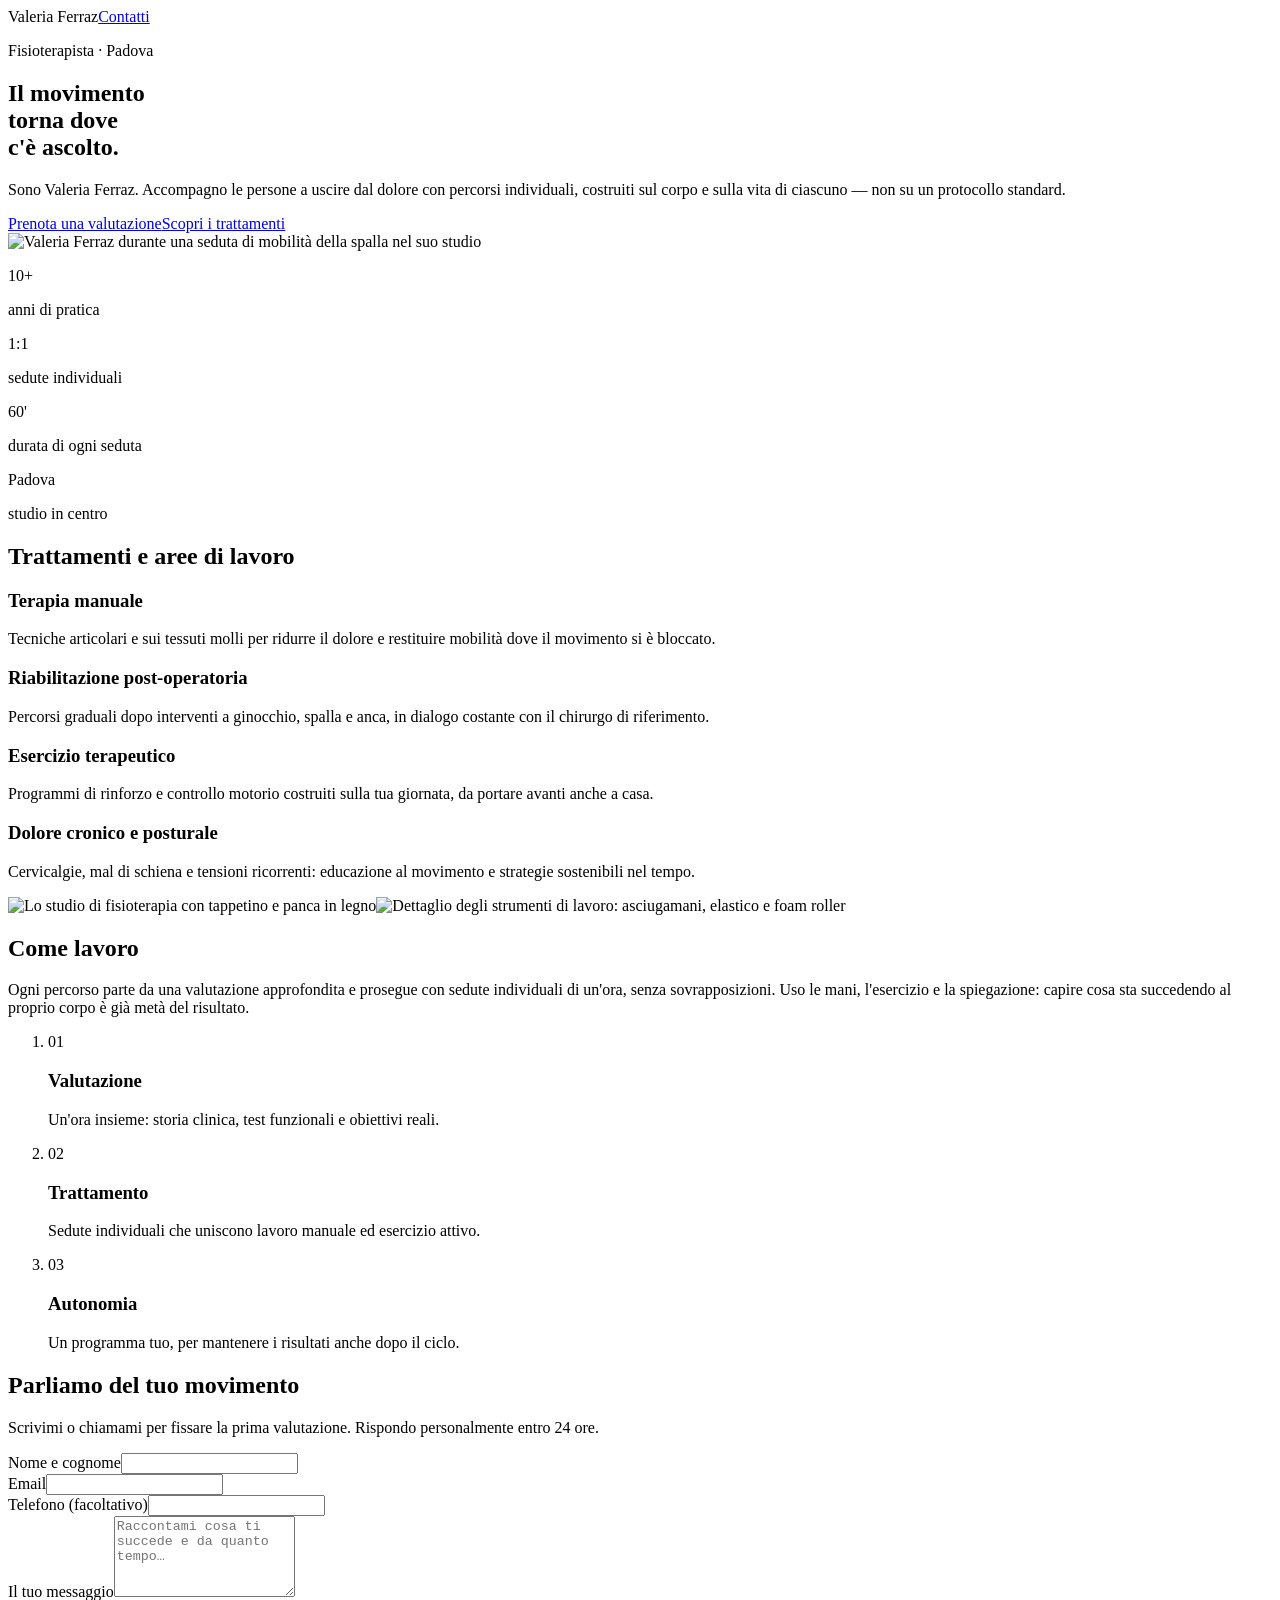
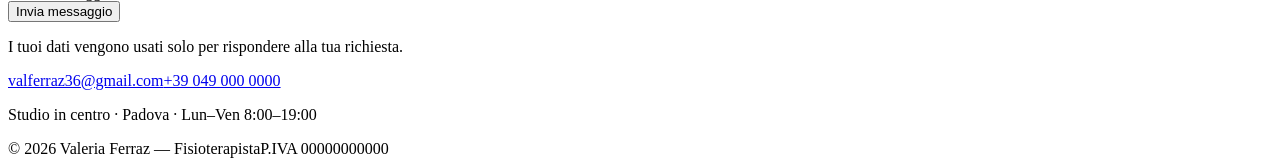
==== index.html @ 60006325 "Add files via upload" ====
<!DOCTYPE html><html lang="en"><head><meta charSet="utf-8"/><meta name="viewport" content="width=device-width, initial-scale=1"/><link rel="preload" as="image" href="/assets/hero-BYAIguYc.jpg"/><link rel="stylesheet" href="https://fonts.googleapis.com/css2?family=Outfit:wght@300;400;500;600&amp;family=Figtree:wght@300;400;500&amp;display=swap" data-precedence="default"/><link rel="stylesheet" href="/assets/styles-D2QfQTDm.css" data-precedence="default"/><title>Valeria Ferraz — Fisioterapista a Padova</title><meta name="author" content="Lovable"/><meta name="twitter:site" content="@Lovable"/><meta name="description" content="Fisioterapia su misura a Padova: terapia manuale, riabilitazione post-operatoria ed esercizio terapeutico. Percorsi personalizzati con Valeria Ferraz."/><meta property="og:title" content="Valeria Ferraz — Fisioterapista a Padova"/><meta property="og:description" content="Terapia manuale, riabilitazione ed esercizio terapeutico a Padova. Percorsi personalizzati per tornare a muoverti senza dolore."/><meta property="og:type" content="website"/><meta name="twitter:card" content="summary_large_image"/><link rel="modulepreload" href="/assets/index-ByOYbjfC.js"/><link rel="modulepreload" href="/assets/routes-DEIlCdTZ.js"/><link rel="preconnect" href="https://fonts.googleapis.com"/><link rel="preconnect" href="https://fonts.gstatic.com" crossorigin="anonymous"/><link rel="icon" href="/favicon.ico" type="image/x-icon"/></head><body><!--$--><div class="min-h-screen bg-background text-foreground"><header class="mx-auto flex max-w-6xl items-center justify-between px-6 py-6"><span class="font-display text-sm tracking-[0.28em] uppercase text-muted-foreground">Valeria Ferraz</span><a href="#contatti" class="rounded-full border border-border px-4 py-2 text-xs tracking-wide uppercase transition-colors hover:bg-secondary">Contatti</a></header><main><section class="mx-auto grid max-w-6xl gap-10 px-6 pt-6 pb-20 md:grid-cols-[1.05fr_1fr] md:items-center md:gap-16 md:pt-16"><div><p class="font-display text-xs tracking-[0.3em] uppercase text-muted-foreground">Fisioterapista · Padova</p><h1 class="mt-6 font-display text-4xl leading-[1.05] font-light sm:text-5xl md:text-6xl">Il movimento<br/>torna dove<br/><span class="text-primary">c&#x27;è ascolto.</span></h1><p class="mt-6 max-w-md text-base leading-relaxed text-muted-foreground">Sono Valeria Ferraz. Accompagno le persone a uscire dal dolore con percorsi individuali, costruiti sul corpo e sulla vita di ciascuno — non su un protocollo standard.</p><div class="mt-8 flex flex-wrap items-center gap-4"><a href="#contatti" class="rounded-full bg-primary px-6 py-3 text-sm font-medium text-primary-foreground transition-opacity hover:opacity-90">Prenota una valutazione</a><a href="#servizi" class="text-sm text-muted-foreground underline-offset-4 hover:underline">Scopri i trattamenti</a></div></div><div class="relative"><div class="overflow-hidden rounded-[2rem]" style="box-shadow:var(--shadow-soft)"><img src="/assets/hero-BYAIguYc.jpg" alt="Valeria Ferraz durante una seduta di mobilità della spalla nel suo studio" width="1408" height="1600" class="h-full w-full object-cover"/></div></div></section><section class="border-y border-border bg-card"><div class="mx-auto grid max-w-6xl grid-cols-2 gap-8 px-6 py-12 md:grid-cols-4"><div><p class="font-display text-2xl font-light md:text-3xl">10+</p><p class="mt-1 text-sm text-muted-foreground">anni di pratica</p></div><div><p class="font-display text-2xl font-light md:text-3xl">1:1</p><p class="mt-1 text-sm text-muted-foreground">sedute individuali</p></div><div><p class="font-display text-2xl font-light md:text-3xl">60&#x27;</p><p class="mt-1 text-sm text-muted-foreground">durata di ogni seduta</p></div><div><p class="font-display text-2xl font-light md:text-3xl">Padova</p><p class="mt-1 text-sm text-muted-foreground">studio in centro</p></div></div></section><section id="servizi" class="mx-auto max-w-6xl px-6 py-20 md:py-28"><h2 class="max-w-lg font-display text-3xl font-light md:text-4xl">Trattamenti e aree di lavoro</h2><div class="mt-12 grid gap-px overflow-hidden rounded-2xl border border-border bg-border sm:grid-cols-2"><article class="bg-background p-8"><h3 class="font-display text-xl font-medium">Terapia manuale</h3><p class="mt-3 text-sm leading-relaxed text-muted-foreground">Tecniche articolari e sui tessuti molli per ridurre il dolore e restituire mobilità dove il movimento si è bloccato.</p></article><article class="bg-background p-8"><h3 class="font-display text-xl font-medium">Riabilitazione post-operatoria</h3><p class="mt-3 text-sm leading-relaxed text-muted-foreground">Percorsi graduali dopo interventi a ginocchio, spalla e anca, in dialogo costante con il chirurgo di riferimento.</p></article><article class="bg-background p-8"><h3 class="font-display text-xl font-medium">Esercizio terapeutico</h3><p class="mt-3 text-sm leading-relaxed text-muted-foreground">Programmi di rinforzo e controllo motorio costruiti sulla tua giornata, da portare avanti anche a casa.</p></article><article class="bg-background p-8"><h3 class="font-display text-xl font-medium">Dolore cronico e posturale</h3><p class="mt-3 text-sm leading-relaxed text-muted-foreground">Cervicalgie, mal di schiena e tensioni ricorrenti: educazione al movimento e strategie sostenibili nel tempo.</p></article></div></section><section class="bg-card"><div class="mx-auto grid max-w-6xl gap-12 px-6 py-20 md:grid-cols-2 md:items-center md:py-28"><div class="grid grid-cols-2 gap-4"><img src="/assets/studio-Bc1jbIKf.jpg" alt="Lo studio di fisioterapia con tappetino e panca in legno" width="1200" height="900" loading="lazy" class="col-span-2 h-56 w-full rounded-2xl object-cover md:h-64"/><img src="/assets/manual-brHzdR5Q.jpg" alt="Dettaglio degli strumenti di lavoro: asciugamani, elastico e foam roller" width="1200" height="900" loading="lazy" class="col-span-2 h-40 w-full rounded-2xl object-cover"/></div><div><h2 class="font-display text-3xl font-light md:text-4xl">Come lavoro</h2><p class="mt-5 text-base leading-relaxed text-muted-foreground">Ogni percorso parte da una valutazione approfondita e prosegue con sedute individuali di un&#x27;ora, senza sovrapposizioni. Uso le mani, l&#x27;esercizio e la spiegazione: capire cosa sta succedendo al proprio corpo è già metà del risultato.</p><ol class="mt-10 space-y-6"><li class="flex gap-5"><span class="font-display text-sm text-clay">01</span><div><h3 class="font-display text-lg font-medium">Valutazione</h3><p class="mt-1 text-sm text-muted-foreground">Un&#x27;ora insieme: storia clinica, test funzionali e obiettivi reali.</p></div></li><li class="flex gap-5"><span class="font-display text-sm text-clay">02</span><div><h3 class="font-display text-lg font-medium">Trattamento</h3><p class="mt-1 text-sm text-muted-foreground">Sedute individuali che uniscono lavoro manuale ed esercizio attivo.</p></div></li><li class="flex gap-5"><span class="font-display text-sm text-clay">03</span><div><h3 class="font-display text-lg font-medium">Autonomia</h3><p class="mt-1 text-sm text-muted-foreground">Un programma tuo, per mantenere i risultati anche dopo il ciclo.</p></div></li></ol></div></div></section><section id="contatti" class="mx-auto max-w-6xl px-6 py-20 md:py-28"><div class="rounded-[2rem] px-8 py-14 text-center md:px-16" style="background:var(--gradient-warm)"><h2 class="font-display text-3xl font-light md:text-4xl">Parliamo del tuo movimento</h2><p class="mx-auto mt-4 max-w-md text-sm leading-relaxed text-muted-foreground">Scrivimi o chiamami per fissare la prima valutazione. Rispondo personalmente entro 24 ore.</p><div class="mx-auto mt-10 max-w-2xl"><form noValidate="" class="rounded-2xl border border-border bg-background p-6 text-left sm:p-8"><div class="grid gap-5 sm:grid-cols-2"><div><label for="name" class="text-sm font-medium">Nome e cognome</label><input id="name" type="text" autoComplete="name" class="mt-2 w-full rounded-lg border border-border bg-background px-4 py-3 text-sm outline-none transition-colors placeholder:text-muted-foreground/70 focus:border-primary/50 focus:ring-2 focus:ring-ring/40" name="name"/></div><div><label for="email" class="text-sm font-medium">Email</label><input id="email" type="email" autoComplete="email" class="mt-2 w-full rounded-lg border border-border bg-background px-4 py-3 text-sm outline-none transition-colors placeholder:text-muted-foreground/70 focus:border-primary/50 focus:ring-2 focus:ring-ring/40" name="email"/></div></div><div class="mt-5"><label for="phone" class="text-sm font-medium">Telefono <span class="text-muted-foreground">(facoltativo)</span></label><input id="phone" type="tel" autoComplete="tel" class="mt-2 w-full rounded-lg border border-border bg-background px-4 py-3 text-sm outline-none transition-colors placeholder:text-muted-foreground/70 focus:border-primary/50 focus:ring-2 focus:ring-ring/40" name="phone"/></div><div class="mt-5"><label for="message" class="text-sm font-medium">Il tuo messaggio</label><textarea id="message" rows="5" placeholder="Raccontami cosa ti succede e da quanto tempo…" class="mt-2 w-full rounded-lg border border-border bg-background px-4 py-3 text-sm outline-none transition-colors placeholder:text-muted-foreground/70 focus:border-primary/50 focus:ring-2 focus:ring-ring/40 resize-y" name="message"></textarea></div><button type="submit" class="mt-7 w-full rounded-full bg-primary px-6 py-3 text-sm font-medium text-primary-foreground transition-opacity hover:opacity-90 disabled:opacity-60">Invia messaggio</button><p class="mt-3 text-center text-xs text-muted-foreground">I tuoi dati vengono usati solo per rispondere alla tua richiesta.</p></form></div><div class="mt-8 flex flex-wrap justify-center gap-3"><a href="mailto:valferraz36@gmail.com" class="rounded-full border border-primary/30 px-6 py-3 text-sm font-medium transition-colors hover:bg-background">valferraz36@gmail.com</a><a href="tel:+390490000000" class="rounded-full border border-primary/30 px-6 py-3 text-sm font-medium transition-colors hover:bg-background">+39 049 000 0000</a></div><p class="mt-8 text-xs tracking-[0.2em] uppercase text-muted-foreground">Studio in centro · Padova · Lun–Ven 8:00–19:00</p></div></section></main><footer class="border-t border-border"><div class="mx-auto flex max-w-6xl flex-col gap-2 px-6 py-8 text-xs text-muted-foreground sm:flex-row sm:items-center sm:justify-between"><span>© <!-- -->2026<!-- --> Valeria Ferraz — Fisioterapista</span><span>P.IVA 00000000000</span></div></footer></div><script>(function(a,f){let l;try{l=JSON.parse(sessionStorage.getItem(a)||"{}")}catch{return}const n=l?.[f||history.state?.__TSR_key];let c=!1;for(const t in n){const e=n[t],o=e?.scrollX,s=e?.scrollY;if(Number.isFinite(o)&&Number.isFinite(s)){if(t==="window")scrollTo(o,s),c=!0;else if(t)try{const r=document.querySelector(t);r&&(r.scrollLeft=o,r.scrollTop=s)}catch{}}}if(c)return;const i=location.hash.slice(1);if(i){const t=history.state?.__hashScrollIntoViewOptions??!0;if(t){const e=document.getElementById(i);e&&e.scrollIntoView(t)}return}scrollTo(0,0)})("tsr-scroll-restoration-v1_3");document.currentScript.remove()</script><!--/$--><section aria-label="Notifications alt+T" tabindex="-1" aria-live="polite" aria-relevant="additions text" aria-atomic="false"></section><script class="$tsr" id="$tsr-stream-barrier">(self.$R=self.$R||{})["tsr"]=[];self.$_TSR={h(){this.hydrated=!0,this.c()},e(){this.streamEnded=!0,this.c()},c(){this.hydrated&&this.streamEnded&&(delete self.$_TSR,delete self.$R.tsr)},p(e){this.initialized?e():this.buffer.push(e)},buffer:[]};$_TSR.router=($R=>$R[0]={manifest:$R[1]={routes:$R[2]={__root__:$R[3]={preloads:$R[4]=["/assets/index-ByOYbjfC.js"],scripts:$R[5]=[$R[6]={attrs:$R[7]={type:"module",async:!0,src:"/assets/index-ByOYbjfC.js"}}]},"/":$R[8]={preloads:$R[9]=["/assets/routes-DEIlCdTZ.js"]}}},matches:$R[10]=[$R[11]={i:"__root__ ",u:1787571572394,s:"success",ssr:!0},$R[12]={i:"  ",u:1787571572404,s:"success",ssr:!0}],lastMatchId:"  "})($R["tsr"]);$_TSR.e();document.currentScript.remove()</script><script type="module" async="" src="/assets/index-ByOYbjfC.js"></script></body></html>
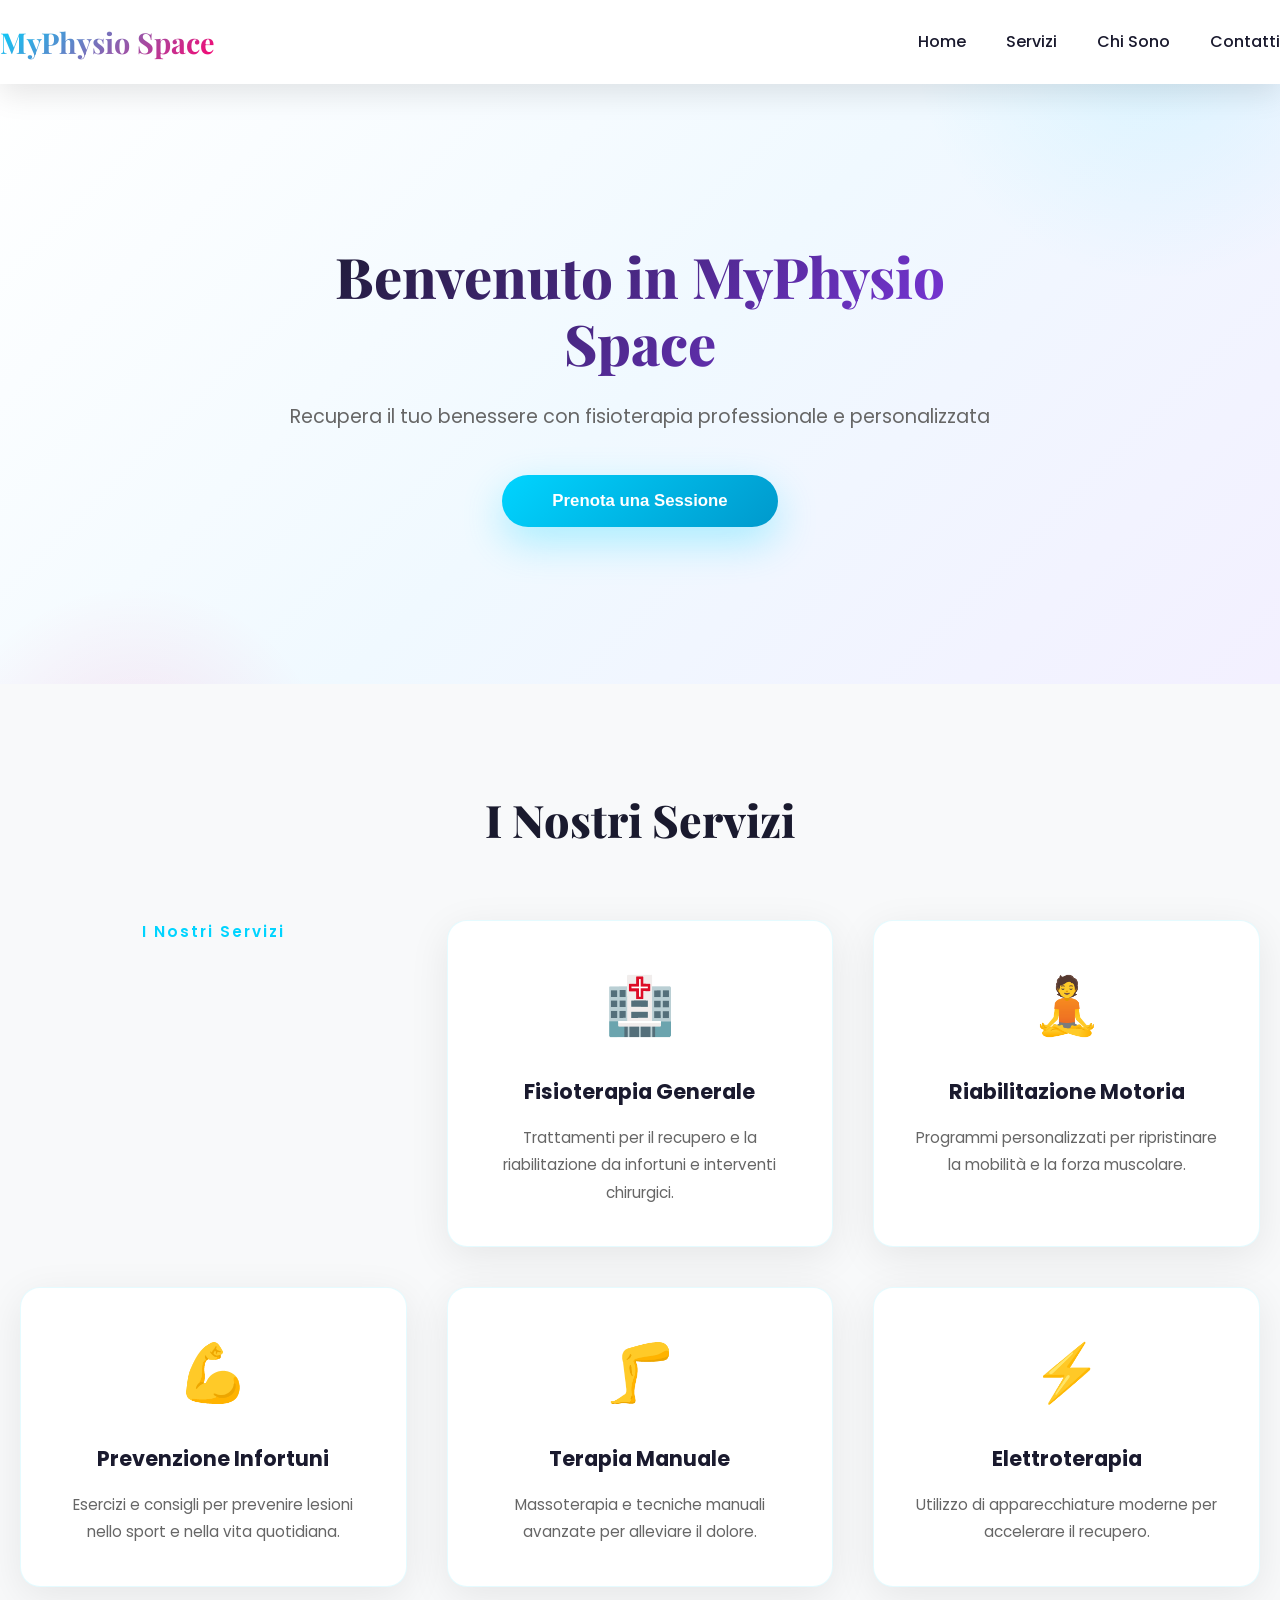
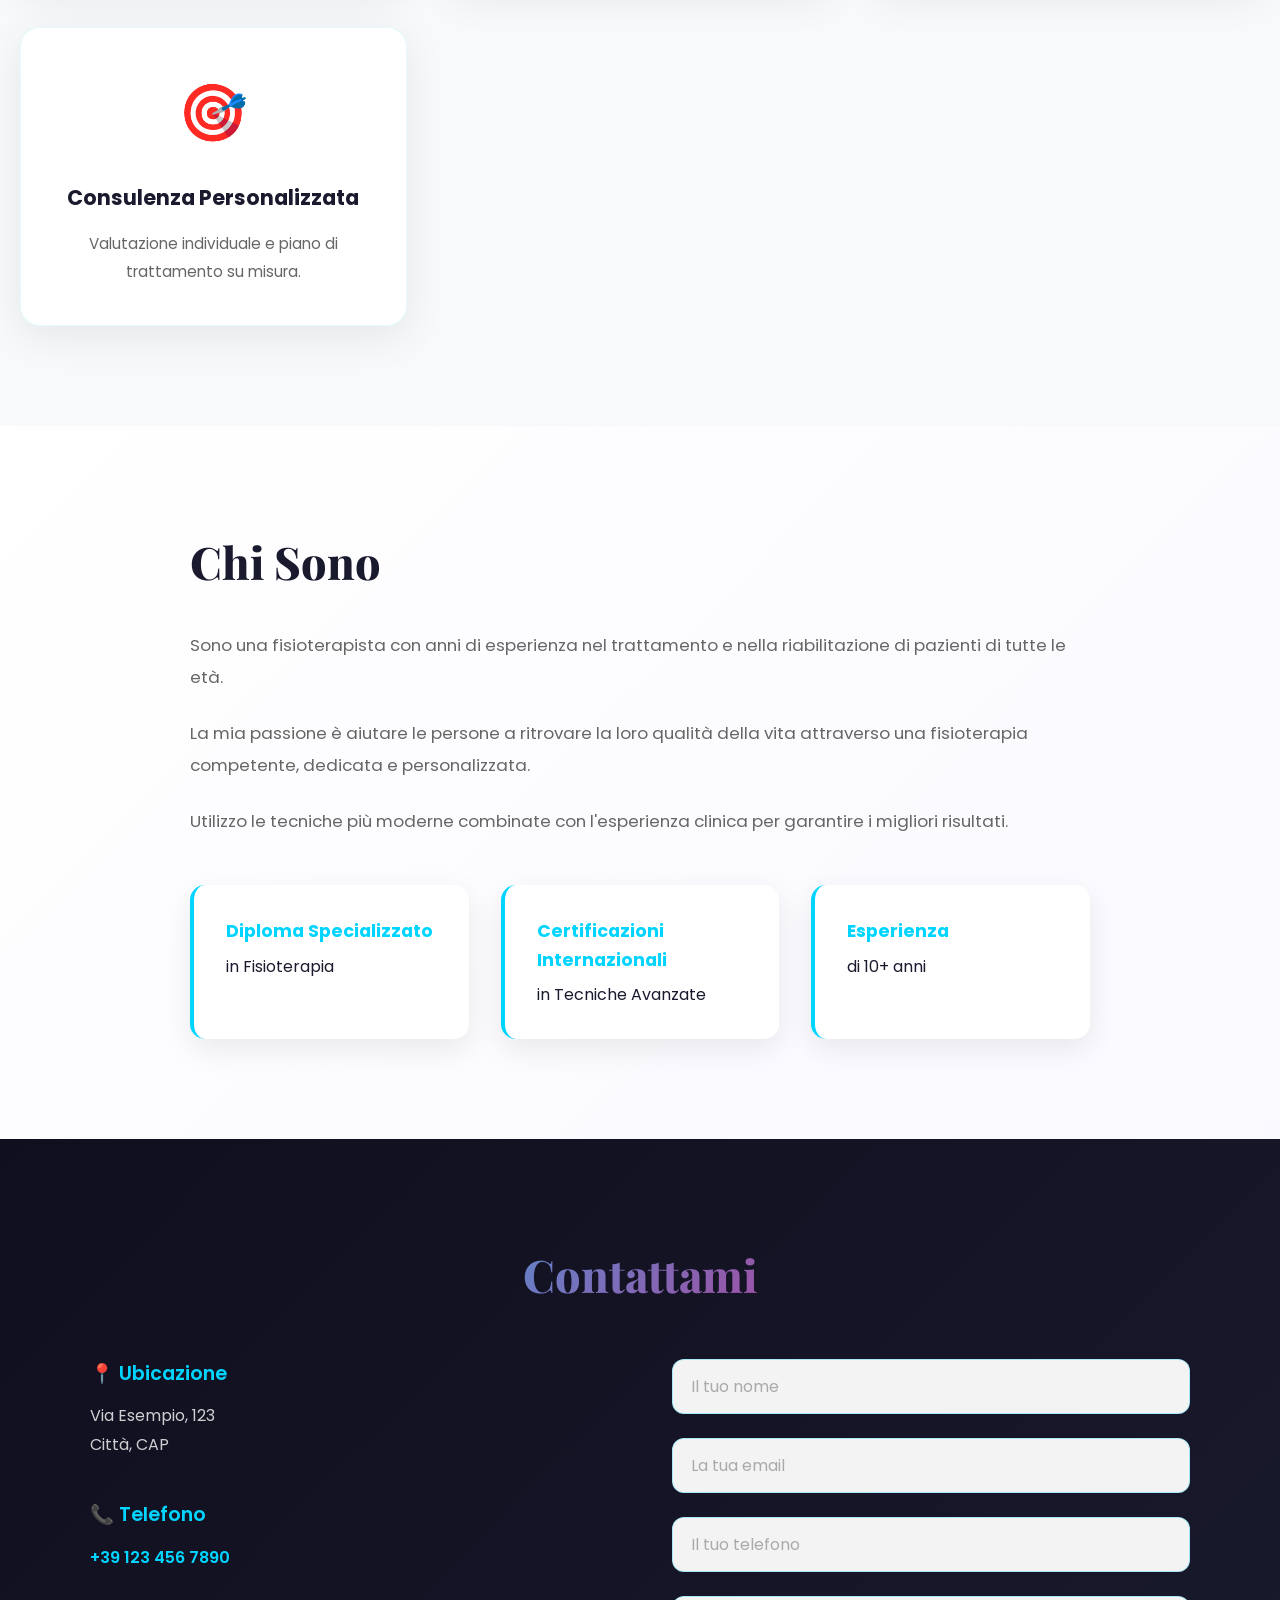
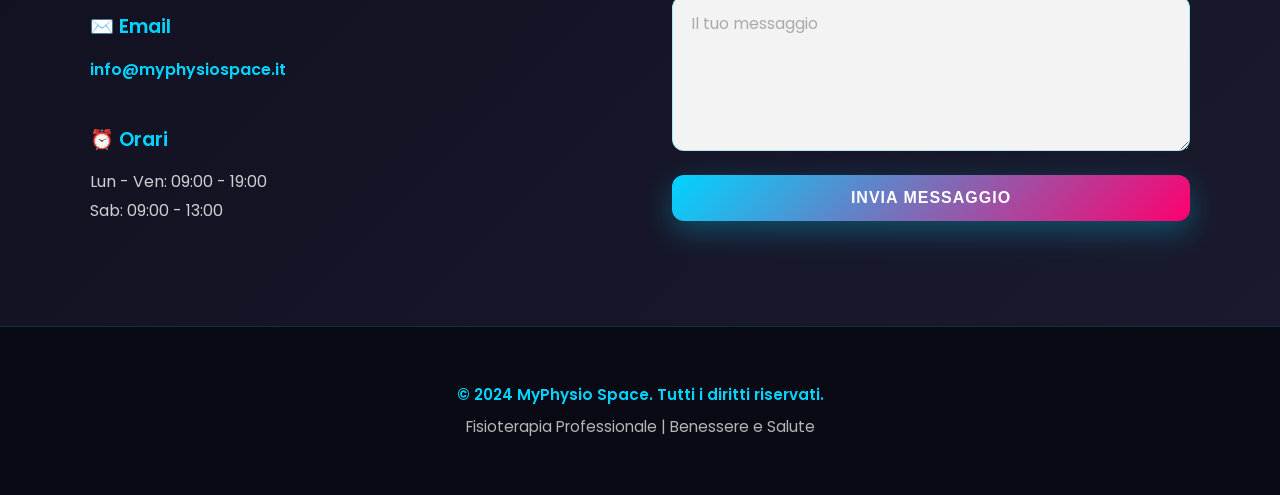
==== commit f6f8b28f: "Aggiorna index.html con HTML corretto" ====
--- a/index.html
+++ b/index.html
@@ -1 +1,145 @@
-<!DOCTYPE html><html lang="en"><head><meta charSet="utf-8"/><meta name="viewport" content="width=device-width, initial-scale=1"/><link rel="preload" as="image" href="/assets/hero-BYAIguYc.jpg"/><link rel="stylesheet" href="https://fonts.googleapis.com/css2?family=Outfit:wght@300;400;500;600&amp;family=Figtree:wght@300;400;500&amp;display=swap" data-precedence="default"/><link rel="stylesheet" href="/assets/styles-D2QfQTDm.css" data-precedence="default"/><title>Valeria Ferraz — Fisioterapista a Padova</title><meta name="author" content="Lovable"/><meta name="twitter:site" content="@Lovable"/><meta name="description" content="Fisioterapia su misura a Padova: terapia manuale, riabilitazione post-operatoria ed esercizio terapeutico. Percorsi personalizzati con Valeria Ferraz."/><meta property="og:title" content="Valeria Ferraz — Fisioterapista a Padova"/><meta property="og:description" content="Terapia manuale, riabilitazione ed esercizio terapeutico a Padova. Percorsi personalizzati per tornare a muoverti senza dolore."/><meta property="og:type" content="website"/><meta name="twitter:card" content="summary_large_image"/><link rel="modulepreload" href="/assets/index-ByOYbjfC.js"/><link rel="modulepreload" href="/assets/routes-DEIlCdTZ.js"/><link rel="preconnect" href="https://fonts.googleapis.com"/><link rel="preconnect" href="https://fonts.gstatic.com" crossorigin="anonymous"/><link rel="icon" href="/favicon.ico" type="image/x-icon"/></head><body><!--$--><div class="min-h-screen bg-background text-foreground"><header class="mx-auto flex max-w-6xl items-center justify-between px-6 py-6"><span class="font-display text-sm tracking-[0.28em] uppercase text-muted-foreground">Valeria Ferraz</span><a href="#contatti" class="rounded-full border border-border px-4 py-2 text-xs tracking-wide uppercase transition-colors hover:bg-secondary">Contatti</a></header><main><section class="mx-auto grid max-w-6xl gap-10 px-6 pt-6 pb-20 md:grid-cols-[1.05fr_1fr] md:items-center md:gap-16 md:pt-16"><div><p class="font-display text-xs tracking-[0.3em] uppercase text-muted-foreground">Fisioterapista · Padova</p><h1 class="mt-6 font-display text-4xl leading-[1.05] font-light sm:text-5xl md:text-6xl">Il movimento<br/>torna dove<br/><span class="text-primary">c&#x27;è ascolto.</span></h1><p class="mt-6 max-w-md text-base leading-relaxed text-muted-foreground">Sono Valeria Ferraz. Accompagno le persone a uscire dal dolore con percorsi individuali, costruiti sul corpo e sulla vita di ciascuno — non su un protocollo standard.</p><div class="mt-8 flex flex-wrap items-center gap-4"><a href="#contatti" class="rounded-full bg-primary px-6 py-3 text-sm font-medium text-primary-foreground transition-opacity hover:opacity-90">Prenota una valutazione</a><a href="#servizi" class="text-sm text-muted-foreground underline-offset-4 hover:underline">Scopri i trattamenti</a></div></div><div class="relative"><div class="overflow-hidden rounded-[2rem]" style="box-shadow:var(--shadow-soft)"><img src="/assets/hero-BYAIguYc.jpg" alt="Valeria Ferraz durante una seduta di mobilità della spalla nel suo studio" width="1408" height="1600" class="h-full w-full object-cover"/></div></div></section><section class="border-y border-border bg-card"><div class="mx-auto grid max-w-6xl grid-cols-2 gap-8 px-6 py-12 md:grid-cols-4"><div><p class="font-display text-2xl font-light md:text-3xl">10+</p><p class="mt-1 text-sm text-muted-foreground">anni di pratica</p></div><div><p class="font-display text-2xl font-light md:text-3xl">1:1</p><p class="mt-1 text-sm text-muted-foreground">sedute individuali</p></div><div><p class="font-display text-2xl font-light md:text-3xl">60&#x27;</p><p class="mt-1 text-sm text-muted-foreground">durata di ogni seduta</p></div><div><p class="font-display text-2xl font-light md:text-3xl">Padova</p><p class="mt-1 text-sm text-muted-foreground">studio in centro</p></div></div></section><section id="servizi" class="mx-auto max-w-6xl px-6 py-20 md:py-28"><h2 class="max-w-lg font-display text-3xl font-light md:text-4xl">Trattamenti e aree di lavoro</h2><div class="mt-12 grid gap-px overflow-hidden rounded-2xl border border-border bg-border sm:grid-cols-2"><article class="bg-background p-8"><h3 class="font-display text-xl font-medium">Terapia manuale</h3><p class="mt-3 text-sm leading-relaxed text-muted-foreground">Tecniche articolari e sui tessuti molli per ridurre il dolore e restituire mobilità dove il movimento si è bloccato.</p></article><article class="bg-background p-8"><h3 class="font-display text-xl font-medium">Riabilitazione post-operatoria</h3><p class="mt-3 text-sm leading-relaxed text-muted-foreground">Percorsi graduali dopo interventi a ginocchio, spalla e anca, in dialogo costante con il chirurgo di riferimento.</p></article><article class="bg-background p-8"><h3 class="font-display text-xl font-medium">Esercizio terapeutico</h3><p class="mt-3 text-sm leading-relaxed text-muted-foreground">Programmi di rinforzo e controllo motorio costruiti sulla tua giornata, da portare avanti anche a casa.</p></article><article class="bg-background p-8"><h3 class="font-display text-xl font-medium">Dolore cronico e posturale</h3><p class="mt-3 text-sm leading-relaxed text-muted-foreground">Cervicalgie, mal di schiena e tensioni ricorrenti: educazione al movimento e strategie sostenibili nel tempo.</p></article></div></section><section class="bg-card"><div class="mx-auto grid max-w-6xl gap-12 px-6 py-20 md:grid-cols-2 md:items-center md:py-28"><div class="grid grid-cols-2 gap-4"><img src="/assets/studio-Bc1jbIKf.jpg" alt="Lo studio di fisioterapia con tappetino e panca in legno" width="1200" height="900" loading="lazy" class="col-span-2 h-56 w-full rounded-2xl object-cover md:h-64"/><img src="/assets/manual-brHzdR5Q.jpg" alt="Dettaglio degli strumenti di lavoro: asciugamani, elastico e foam roller" width="1200" height="900" loading="lazy" class="col-span-2 h-40 w-full rounded-2xl object-cover"/></div><div><h2 class="font-display text-3xl font-light md:text-4xl">Come lavoro</h2><p class="mt-5 text-base leading-relaxed text-muted-foreground">Ogni percorso parte da una valutazione approfondita e prosegue con sedute individuali di un&#x27;ora, senza sovrapposizioni. Uso le mani, l&#x27;esercizio e la spiegazione: capire cosa sta succedendo al proprio corpo è già metà del risultato.</p><ol class="mt-10 space-y-6"><li class="flex gap-5"><span class="font-display text-sm text-clay">01</span><div><h3 class="font-display text-lg font-medium">Valutazione</h3><p class="mt-1 text-sm text-muted-foreground">Un&#x27;ora insieme: storia clinica, test funzionali e obiettivi reali.</p></div></li><li class="flex gap-5"><span class="font-display text-sm text-clay">02</span><div><h3 class="font-display text-lg font-medium">Trattamento</h3><p class="mt-1 text-sm text-muted-foreground">Sedute individuali che uniscono lavoro manuale ed esercizio attivo.</p></div></li><li class="flex gap-5"><span class="font-display text-sm text-clay">03</span><div><h3 class="font-display text-lg font-medium">Autonomia</h3><p class="mt-1 text-sm text-muted-foreground">Un programma tuo, per mantenere i risultati anche dopo il ciclo.</p></div></li></ol></div></div></section><section id="contatti" class="mx-auto max-w-6xl px-6 py-20 md:py-28"><div class="rounded-[2rem] px-8 py-14 text-center md:px-16" style="background:var(--gradient-warm)"><h2 class="font-display text-3xl font-light md:text-4xl">Parliamo del tuo movimento</h2><p class="mx-auto mt-4 max-w-md text-sm leading-relaxed text-muted-foreground">Scrivimi o chiamami per fissare la prima valutazione. Rispondo personalmente entro 24 ore.</p><div class="mx-auto mt-10 max-w-2xl"><form noValidate="" class="rounded-2xl border border-border bg-background p-6 text-left sm:p-8"><div class="grid gap-5 sm:grid-cols-2"><div><label for="name" class="text-sm font-medium">Nome e cognome</label><input id="name" type="text" autoComplete="name" class="mt-2 w-full rounded-lg border border-border bg-background px-4 py-3 text-sm outline-none transition-colors placeholder:text-muted-foreground/70 focus:border-primary/50 focus:ring-2 focus:ring-ring/40" name="name"/></div><div><label for="email" class="text-sm font-medium">Email</label><input id="email" type="email" autoComplete="email" class="mt-2 w-full rounded-lg border border-border bg-background px-4 py-3 text-sm outline-none transition-colors placeholder:text-muted-foreground/70 focus:border-primary/50 focus:ring-2 focus:ring-ring/40" name="email"/></div></div><div class="mt-5"><label for="phone" class="text-sm font-medium">Telefono <span class="text-muted-foreground">(facoltativo)</span></label><input id="phone" type="tel" autoComplete="tel" class="mt-2 w-full rounded-lg border border-border bg-background px-4 py-3 text-sm outline-none transition-colors placeholder:text-muted-foreground/70 focus:border-primary/50 focus:ring-2 focus:ring-ring/40" name="phone"/></div><div class="mt-5"><label for="message" class="text-sm font-medium">Il tuo messaggio</label><textarea id="message" rows="5" placeholder="Raccontami cosa ti succede e da quanto tempo…" class="mt-2 w-full rounded-lg border border-border bg-background px-4 py-3 text-sm outline-none transition-colors placeholder:text-muted-foreground/70 focus:border-primary/50 focus:ring-2 focus:ring-ring/40 resize-y" name="message"></textarea></div><button type="submit" class="mt-7 w-full rounded-full bg-primary px-6 py-3 text-sm font-medium text-primary-foreground transition-opacity hover:opacity-90 disabled:opacity-60">Invia messaggio</button><p class="mt-3 text-center text-xs text-muted-foreground">I tuoi dati vengono usati solo per rispondere alla tua richiesta.</p></form></div><div class="mt-8 flex flex-wrap justify-center gap-3"><a href="mailto:valferraz36@gmail.com" class="rounded-full border border-primary/30 px-6 py-3 text-sm font-medium transition-colors hover:bg-background">valferraz36@gmail.com</a><a href="tel:+390490000000" class="rounded-full border border-primary/30 px-6 py-3 text-sm font-medium transition-colors hover:bg-background">+39 049 000 0000</a></div><p class="mt-8 text-xs tracking-[0.2em] uppercase text-muted-foreground">Studio in centro · Padova · Lun–Ven 8:00–19:00</p></div></section></main><footer class="border-t border-border"><div class="mx-auto flex max-w-6xl flex-col gap-2 px-6 py-8 text-xs text-muted-foreground sm:flex-row sm:items-center sm:justify-between"><span>© <!-- -->2026<!-- --> Valeria Ferraz — Fisioterapista</span><span>P.IVA 00000000000</span></div></footer></div><script>(function(a,f){let l;try{l=JSON.parse(sessionStorage.getItem(a)||"{}")}catch{return}const n=l?.[f||history.state?.__TSR_key];let c=!1;for(const t in n){const e=n[t],o=e?.scrollX,s=e?.scrollY;if(Number.isFinite(o)&&Number.isFinite(s)){if(t==="window")scrollTo(o,s),c=!0;else if(t)try{const r=document.querySelector(t);r&&(r.scrollLeft=o,r.scrollTop=s)}catch{}}}if(c)return;const i=location.hash.slice(1);if(i){const t=history.state?.__hashScrollIntoViewOptions??!0;if(t){const e=document.getElementById(i);e&&e.scrollIntoView(t)}return}scrollTo(0,0)})("tsr-scroll-restoration-v1_3");document.currentScript.remove()</script><!--/$--><section aria-label="Notifications alt+T" tabindex="-1" aria-live="polite" aria-relevant="additions text" aria-atomic="false"></section><script class="$tsr" id="$tsr-stream-barrier">(self.$R=self.$R||{})["tsr"]=[];self.$_TSR={h(){this.hydrated=!0,this.c()},e(){this.streamEnded=!0,this.c()},c(){this.hydrated&&this.streamEnded&&(delete self.$_TSR,delete self.$R.tsr)},p(e){this.initialized?e():this.buffer.push(e)},buffer:[]};$_TSR.router=($R=>$R[0]={manifest:$R[1]={routes:$R[2]={__root__:$R[3]={preloads:$R[4]=["/assets/index-ByOYbjfC.js"],scripts:$R[5]=[$R[6]={attrs:$R[7]={type:"module",async:!0,src:"/assets/index-ByOYbjfC.js"}}]},"/":$R[8]={preloads:$R[9]=["/assets/routes-DEIlCdTZ.js"]}}},matches:$R[10]=[$R[11]={i:"__root__ ",u:1787571572394,s:"success",ssr:!0},$R[12]={i:"  ",u:1787571572404,s:"success",ssr:!0}],lastMatchId:"  "})($R["tsr"]);$_TSR.e();document.currentScript.remove()</script><script type="module" async="" src="/assets/index-ByOYbjfC.js"></script></body></html>+<!DOCTYPE html>
+<html lang="it">
+<head>
+    <meta charset="UTF-8">
+    <meta name="viewport" content="width=device-width, initial-scale=1.0">
+    <title>MyPhysio Space - Fisioterapia Professionale</title>
+    <link rel="stylesheet" href="styles.css">
+</head>
+<body>
+    <!-- Navbar -->
+    <nav class="navbar">
+        <div class="container">
+            <div class="logo">MyPhysio Space</div>
+            <ul class="nav-links">
+                <li><a href="#home">Home</a></li>
+                <li><a href="#servizi">Servizi</a></li>
+                <li><a href="#about">Chi Sono</a></li>
+                <li><a href="#contatti">Contatti</a></li>
+            </ul>
+            <div class="hamburger">
+                <span></span>
+                <span></span>
+                <span></span>
+            </div>
+        </div>
+    </nav>
+
+    <!-- Hero Section -->
+    <section id="home" class="hero">
+        <div class="hero-content">
+            <h1>Benvenuto in MyPhysio Space</h1>
+            <p>Recupera il tuo benessere con fisioterapia professionale e personalizzata</p>
+            <button class="cta-button">Prenota una Sessione</button>
+        </div>
+    </section>
+
+    <!-- Servizi -->
+    <section id="servizi" class="servizi">
+        <div class="container">
+            <h2>I Nostri Servizi</h2>
+            <div class="servizi-grid">
+                <div class="servizio-card">
+                    <div class="servizio-icon">🏥</div>
+                    <h3>Fisioterapia Generale</h3>
+                    <p>Trattamenti per il recupero e la riabilitazione da infortuni e interventi chirurgici.</p>
+                </div>
+                <div class="servizio-card">
+                    <div class="servizio-icon">🧘</div>
+                    <h3>Riabilitazione Motoria</h3>
+                    <p>Programmi personalizzati per ripristinare la mobilità e la forza muscolare.</p>
+                </div>
+                <div class="servizio-card">
+                    <div class="servizio-icon">💪</div>
+                    <h3>Prevenzione Infortuni</h3>
+                    <p>Esercizi e consigli per prevenire lesioni nello sport e nella vita quotidiana.</p>
+                </div>
+                <div class="servizio-card">
+                    <div class="servizio-icon">🦵</div>
+                    <h3>Terapia Manuale</h3>
+                    <p>Massoterapia e tecniche manuali avanzate per alleviare il dolore.</p>
+                </div>
+                <div class="servizio-card">
+                    <div class="servizio-icon">⚡</div>
+                    <h3>Elettroterapia</h3>
+                    <p>Utilizzo di apparecchiature moderne per accelerare il recupero.</p>
+                </div>
+                <div class="servizio-card">
+                    <div class="servizio-icon">🎯</div>
+                    <h3>Consulenza Personalizzata</h3>
+                    <p>Valutazione individuale e piano di trattamento su misura.</p>
+                </div>
+            </div>
+        </div>
+    </section>
+
+    <!-- Chi Sono -->
+    <section id="about" class="about">
+        <div class="container">
+            <div class="about-content">
+                <div class="about-text">
+                    <h2>Chi Sono</h2>
+                    <p>Sono una fisioterapista con anni di esperienza nel trattamento e nella riabilitazione di pazienti di tutte le età.</p>
+                    <p>La mia passione è aiutare le persone a ritrovare la loro qualità della vita attraverso una fisioterapia competente, dedicata e personalizzata.</p>
+                    <p>Utilizzo le tecniche più moderne combinate con l'esperienza clinica per garantire i migliori risultati.</p>
+                    <div class="credentials">
+                        <div class="credential-item">
+                            <strong>Diploma Specializzato</strong> in Fisioterapia
+                        </div>
+                        <div class="credential-item">
+                            <strong>Certificazioni Internazionali</strong> in Tecniche Avanzate
+                        </div>
+                        <div class="credential-item">
+                            <strong>Esperienza</strong> di 10+ anni
+                        </div>
+                    </div>
+                </div>
+            </div>
+        </div>
+    </section>
+
+    <!-- Contatti -->
+    <section id="contatti" class="contatti">
+        <div class="container">
+            <h2>Contattami</h2>
+            <div class="contatti-grid">
+                <div class="contatti-info">
+                    <div class="info-item">
+                        <h3>📍 Ubicazione</h3>
+                        <p>Via Esempio, 123<br>Città, CAP</p>
+                    </div>
+                    <div class="info-item">
+                        <h3>📞 Telefono</h3>
+                        <p><a href="tel:+391234567890">+39 123 456 7890</a></p>
+                    </div>
+                    <div class="info-item">
+                        <h3>✉️ Email</h3>
+                        <p><a href="mailto:info@myphysiospace.it">info@myphysiospace.it</a></p>
+                    </div>
+                    <div class="info-item">
+                        <h3>⏰ Orari</h3>
+                        <p>Lun - Ven: 09:00 - 19:00<br>Sab: 09:00 - 13:00</p>
+                    </div>
+                </div>
+                <form class="contact-form">
+                    <input type="text" placeholder="Il tuo nome" required>
+                    <input type="email" placeholder="La tua email" required>
+                    <input type="tel" placeholder="Il tuo telefono">
+                    <textarea placeholder="Il tuo messaggio" rows="5" required></textarea>
+                    <button type="submit" class="submit-btn">Invia Messaggio</button>
+                </form>
+            </div>
+        </div>
+    </section>
+
+    <!-- Footer -->
+    <footer class="footer">
+        <div class="container">
+            <p>&copy; 2024 MyPhysio Space. Tutti i diritti riservati.</p>
+            <p>Fisioterapia Professionale | Benessere e Salute</p>
+        </div>
+    </footer>
+
+    <script src="script.js"></script>
+</body>
+</html>
--- a/styles.css
+++ b/styles.css
@@ -0,0 +1,603 @@
+@import url('https://fonts.googleapis.com/css2?family=Poppins:wght@300;400;500;600;700;800&family=Playfair+Display:wght@700;800&display=swap');
+
+* {
+    margin: 0;
+    padding: 0;
+    box-sizing: border-box;
+}
+
+:root {
+    --primary: #00d4ff;
+    --primary-dark: #0099cc;
+    --secondary: #ff006e;
+    --accent: #8338ec;
+    --dark-bg: #0f0f1e;
+    --dark-card: #1a1a2e;
+    --light-bg: #f8f9fa;
+    --text-dark: #1a1a2e;
+    --text-light: #666;
+    --border-color: #e0e0e0;
+    --shadow: 0 20px 60px rgba(0, 0, 0, 0.15);
+    --shadow-lg: 0 30px 80px rgba(0, 0, 0, 0.2);
+}
+
+html {
+    scroll-behavior: smooth;
+}
+
+body {
+    font-family: 'Poppins', sans-serif;
+    line-height: 1.6;
+    color: var(--text-dark);
+    background: var(--light-bg);
+    overflow-x: hidden;
+}
+
+/* ========== NAVBAR ========== */
+.navbar {
+    background: white;
+    padding: 1.2rem 0;
+    position: sticky;
+    top: 0;
+    z-index: 1000;
+    box-shadow: 0 10px 30px rgba(0, 0, 0, 0.1);
+    backdrop-filter: blur(10px);
+}
+
+.navbar .container {
+    display: flex;
+    justify-content: space-between;
+    align-items: center;
+}
+
+.logo {
+    font-family: 'Playfair Display', serif;
+    font-size: 1.8rem;
+    font-weight: 700;
+    background: linear-gradient(135deg, var(--primary) 0%, var(--secondary) 100%);
+    -webkit-background-clip: text;
+    -webkit-text-fill-color: transparent;
+    background-clip: text;
+}
+
+.nav-links {
+    display: flex;
+    list-style: none;
+    gap: 2.5rem;
+}
+
+.nav-links a {
+    color: var(--text-dark);
+    text-decoration: none;
+    font-weight: 500;
+    position: relative;
+    transition: 0.3s ease;
+}
+
+.nav-links a::after {
+    content: '';
+    position: absolute;
+    bottom: -5px;
+    left: 0;
+    width: 0;
+    height: 3px;
+    background: linear-gradient(90deg, var(--primary), var(--secondary));
+    transition: width 0.3s ease;
+}
+
+.nav-links a:hover::after {
+    width: 100%;
+}
+
+.hamburger {
+    display: none;
+    flex-direction: column;
+    cursor: pointer;
+    gap: 6px;
+}
+
+.hamburger span {
+    width: 28px;
+    height: 3px;
+    background: var(--text-dark);
+    transition: 0.3s ease;
+    border-radius: 2px;
+}
+
+/* ========== HERO SECTION ========== */
+.hero {
+    position: relative;
+    overflow: hidden;
+    padding: 120px 20px;
+    background: linear-gradient(135deg, #ffffff 0%, #f0f9ff 50%, #f3f0ff 100%);
+    min-height: 600px;
+    display: flex;
+    align-items: center;
+    justify-content: center;
+}
+
+.hero::before {
+    content: '';
+    position: absolute;
+    top: -50%;
+    right: -10%;
+    width: 500px;
+    height: 500px;
+    background: radial-gradient(circle, var(--primary) 0%, transparent 70%);
+    opacity: 0.1;
+    border-radius: 50%;
+    animation: float 6s ease-in-out infinite;
+}
+
+.hero::after {
+    content: '';
+    position: absolute;
+    bottom: -50%;
+    left: -5%;
+    width: 400px;
+    height: 400px;
+    background: radial-gradient(circle, var(--secondary) 0%, transparent 70%);
+    opacity: 0.1;
+    border-radius: 50%;
+    animation: float 8s ease-in-out infinite reverse;
+}
+
+@keyframes float {
+    0%, 100% { transform: translateY(0px); }
+    50% { transform: translateY(-30px); }
+}
+
+.hero-content {
+    text-align: center;
+    position: relative;
+    z-index: 2;
+    max-width: 700px;
+}
+
+.hero-content h1 {
+    font-family: 'Playfair Display', serif;
+    font-size: 3.5rem;
+    font-weight: 800;
+    line-height: 1.2;
+    margin-bottom: 1.5rem;
+    background: linear-gradient(135deg, var(--text-dark) 0%, var(--accent) 100%);
+    -webkit-background-clip: text;
+    -webkit-text-fill-color: transparent;
+    background-clip: text;
+    animation: slideDown 0.8s ease;
+}
+
+.hero-content p {
+    font-size: 1.2rem;
+    color: var(--text-light);
+    margin-bottom: 2.5rem;
+    line-height: 1.8;
+    animation: slideUp 0.8s ease 0.2s backwards;
+}
+
+.cta-button {
+    display: inline-block;
+    background: linear-gradient(135deg, var(--primary) 0%, var(--primary-dark) 100%);
+    color: white;
+    padding: 16px 50px;
+    font-size: 1.05rem;
+    font-weight: 600;
+    border: none;
+    border-radius: 50px;
+    cursor: pointer;
+    transition: 0.4s ease;
+    box-shadow: 0 15px 40px rgba(0, 212, 255, 0.3);
+    animation: slideUp 0.8s ease 0.4s backwards;
+    position: relative;
+    overflow: hidden;
+}
+
+.cta-button::before {
+    content: '';
+    position: absolute;
+    top: 50%;
+    left: 50%;
+    width: 0;
+    height: 0;
+    background: rgba(255, 255, 255, 0.3);
+    border-radius: 50%;
+    transform: translate(-50%, -50%);
+    transition: width 0.6s, height 0.6s;
+}
+
+.cta-button:hover::before {
+    width: 300px;
+    height: 300px;
+}
+
+.cta-button:hover {
+    transform: translateY(-3px);
+    box-shadow: 0 25px 60px rgba(0, 212, 255, 0.4);
+}
+
+@keyframes slideDown {
+    from {
+        opacity: 0;
+        transform: translateY(-30px);
+    }
+    to {
+        opacity: 1;
+        transform: translateY(0);
+    }
+}
+
+@keyframes slideUp {
+    from {
+        opacity: 0;
+        transform: translateY(30px);
+    }
+    to {
+        opacity: 1;
+        transform: translateY(0);
+    }
+}
+
+/* ========== SERVIZI ========== */
+.servizi {
+    padding: 100px 20px;
+    background: var(--light-bg);
+    position: relative;
+}
+
+.servizi h2 {
+    text-align: center;
+    font-family: 'Playfair Display', serif;
+    font-size: 2.8rem;
+    font-weight: 800;
+    margin-bottom: 1rem;
+    color: var(--text-dark);
+}
+
+.servizi > .container > :last-child::before {
+    content: 'I Nostri Servizi';
+    display: block;
+    text-align: center;
+    color: var(--primary);
+    font-size: 0.95rem;
+    font-weight: 600;
+    letter-spacing: 2px;
+    margin-bottom: 1rem;
+}
+
+.servizi-grid {
+    display: grid;
+    grid-template-columns: repeat(auto-fit, minmax(320px, 1fr));
+    gap: 2.5rem;
+    margin-top: 4rem;
+}
+
+.servizio-card {
+    background: white;
+    padding: 2.5rem;
+    border-radius: 20px;
+    text-align: center;
+    transition: 0.4s cubic-bezier(0.175, 0.885, 0.32, 1.275);
+    box-shadow: 0 10px 40px rgba(0, 0, 0, 0.08);
+    border: 1px solid rgba(0, 212, 255, 0.1);
+    position: relative;
+    overflow: hidden;
+}
+
+.servizio-card::before {
+    content: '';
+    position: absolute;
+    top: 0;
+    left: -100%;
+    width: 100%;
+    height: 100%;
+    background: linear-gradient(90deg, transparent, rgba(0, 212, 255, 0.1), transparent);
+    transition: left 0.5s ease;
+}
+
+.servizio-card:hover::before {
+    left: 100%;
+}
+
+.servizio-card:hover {
+    transform: translateY(-15px);
+    box-shadow: 0 30px 80px rgba(0, 0, 0, 0.15);
+    border-color: var(--primary);
+}
+
+.servizio-icon {
+    font-size: 3.5rem;
+    margin-bottom: 1.5rem;
+    display: inline-block;
+    animation: bounce 2s ease-in-out infinite;
+}
+
+.servizio-card:nth-child(1) .servizio-icon { animation-delay: 0s; }
+.servizio-card:nth-child(2) .servizio-icon { animation-delay: 0.2s; }
+.servizio-card:nth-child(3) .servizio-icon { animation-delay: 0.4s; }
+.servizio-card:nth-child(4) .servizio-icon { animation-delay: 0.6s; }
+.servizio-card:nth-child(5) .servizio-icon { animation-delay: 0.8s; }
+.servizio-card:nth-child(6) .servizio-icon { animation-delay: 1s; }
+
+@keyframes bounce {
+    0%, 100% { transform: translateY(0); }
+    50% { transform: translateY(-10px); }
+}
+
+.servizio-card h3 {
+    color: var(--text-dark);
+    margin-bottom: 1rem;
+    font-size: 1.3rem;
+    font-weight: 700;
+}
+
+.servizio-card p {
+    color: var(--text-light);
+    line-height: 1.8;
+    font-size: 0.95rem;
+}
+
+/* ========== ABOUT SECTION ========== */
+.about {
+    padding: 100px 20px;
+    background: linear-gradient(135deg, white 0%, #f9f9ff 100%);
+}
+
+.about-content {
+    max-width: 900px;
+    margin: 0 auto;
+}
+
+.about-text h2 {
+    font-family: 'Playfair Display', serif;
+    font-size: 2.8rem;
+    font-weight: 800;
+    color: var(--text-dark);
+    margin-bottom: 2rem;
+}
+
+.about-text p {
+    font-size: 1.05rem;
+    margin-bottom: 1.5rem;
+    line-height: 1.9;
+    color: var(--text-light);
+}
+
+.credentials {
+    display: grid;
+    grid-template-columns: repeat(auto-fit, minmax(250px, 1fr));
+    gap: 2rem;
+    margin-top: 3rem;
+}
+
+.credential-item {
+    background: white;
+    padding: 2rem;
+    border-radius: 15px;
+    border-left: 4px solid var(--primary);
+    box-shadow: 0 10px 30px rgba(0, 0, 0, 0.08);
+    transition: 0.3s ease;
+}
+
+.credential-item:hover {
+    transform: translateX(10px);
+    box-shadow: 0 15px 40px rgba(0, 212, 255, 0.2);
+}
+
+.credential-item strong {
+    color: var(--primary);
+    display: block;
+    margin-bottom: 0.5rem;
+    font-size: 1.1rem;
+}
+
+/* ========== CONTATTI ========== */
+.contatti {
+    padding: 100px 20px;
+    background: linear-gradient(135deg, #0f0f1e 0%, #1a1a2e 100%);
+    color: white;
+}
+
+.contatti h2 {
+    text-align: center;
+    font-family: 'Playfair Display', serif;
+    font-size: 2.8rem;
+    font-weight: 800;
+    margin-bottom: 3rem;
+    background: linear-gradient(135deg, var(--primary) 0%, var(--secondary) 100%);
+    -webkit-background-clip: text;
+    -webkit-text-fill-color: transparent;
+    background-clip: text;
+}
+
+.contatti-grid {
+    display: grid;
+    grid-template-columns: 1fr 1fr;
+    gap: 4rem;
+    max-width: 1100px;
+    margin: 0 auto;
+}
+
+.contatti-info {
+    display: grid;
+    gap: 2.5rem;
+}
+
+.info-item h3 {
+    color: var(--primary);
+    margin-bottom: 0.8rem;
+    font-size: 1.2rem;
+    font-weight: 600;
+}
+
+.info-item p {
+    color: rgba(255, 255, 255, 0.8);
+    line-height: 1.8;
+}
+
+.info-item a {
+    color: var(--primary);
+    text-decoration: none;
+    transition: 0.3s ease;
+    font-weight: 600;
+}
+
+.info-item a:hover {
+    color: var(--secondary);
+    text-decoration: underline;
+}
+
+.contact-form {
+    display: flex;
+    flex-direction: column;
+    gap: 1.5rem;
+}
+
+.contact-form input,
+.contact-form textarea {
+    padding: 14px 18px;
+    border: 1px solid rgba(0, 212, 255, 0.3);
+    border-radius: 12px;
+    font-family: 'Poppins', sans-serif;
+    font-size: 1rem;
+    background: rgba(255, 255, 255, 0.95);
+    color: var(--text-dark);
+    transition: 0.3s ease;
+}
+
+.contact-form input::placeholder,
+.contact-form textarea::placeholder {
+    color: #aaa;
+}
+
+.contact-form input:focus,
+.contact-form textarea:focus {
+    outline: none;
+    border-color: var(--primary);
+    background: white;
+    box-shadow: 0 0 20px rgba(0, 212, 255, 0.3);
+}
+
+.submit-btn {
+    background: linear-gradient(135deg, var(--primary) 0%, var(--secondary) 100%);
+    color: white;
+    padding: 14px 30px;
+    border: none;
+    border-radius: 12px;
+    font-size: 1rem;
+    font-weight: 600;
+    cursor: pointer;
+    transition: 0.4s ease;
+    box-shadow: 0 10px 30px rgba(0, 212, 255, 0.3);
+    text-transform: uppercase;
+    letter-spacing: 1px;
+}
+
+.submit-btn:hover {
+    transform: translateY(-2px);
+    box-shadow: 0 15px 40px rgba(0, 212, 255, 0.5);
+}
+
+/* ========== FOOTER ========== */
+.footer {
+    background: #0a0a14;
+    color: rgba(255, 255, 255, 0.7);
+    text-align: center;
+    padding: 3rem 2rem;
+    border-top: 1px solid rgba(0, 212, 255, 0.2);
+}
+
+.footer p {
+    margin: 0.5rem 0;
+    font-size: 0.95rem;
+}
+
+.footer p:first-child {
+    font-weight: 600;
+    color: var(--primary);
+}
+
+/* ========== RESPONSIVE ========== */
+@media (max-width: 768px) {
+    .nav-links {
+        display: none;
+    }
+
+    .hamburger {
+        display: flex;
+    }
+
+    .hero-content h1 {
+        font-size: 2.2rem;
+    }
+
+    .hero-content p {
+        font-size: 1rem;
+    }
+
+    .servizi h2,
+    .about-text h2,
+    .contatti h2 {
+        font-size: 2rem;
+    }
+
+    .servizi-grid {
+        grid-template-columns: 1fr;
+    }
+
+    .contatti-grid {
+        grid-template-columns: 1fr;
+        gap: 2rem;
+    }
+
+    .credentials {
+        grid-template-columns: 1fr;
+    }
+
+    .hero {
+        padding: 70px 20px;
+        min-height: 400px;
+    }
+
+    .servizi,
+    .about,
+    .contatti {
+        padding: 60px 20px;
+    }
+
+    .logo {
+        font-size: 1.4rem;
+    }
+}
+
+@media (max-width: 480px) {
+    .hero-content h1 {
+        font-size: 1.8rem;
+    }
+
+    .hero-content p {
+        font-size: 0.9rem;
+    }
+
+    .cta-button {
+        padding: 12px 30px;
+        font-size: 0.95rem;
+    }
+
+    .servizi h2,
+    .about-text h2,
+    .contatti h2 {
+        font-size: 1.6rem;
+    }
+
+    .servizio-card {
+        padding: 1.5rem;
+    }
+
+    .servizio-icon {
+        font-size: 2.5rem;
+    }
+
+    .nav-links {
+        gap: 1rem;
+    }
+}
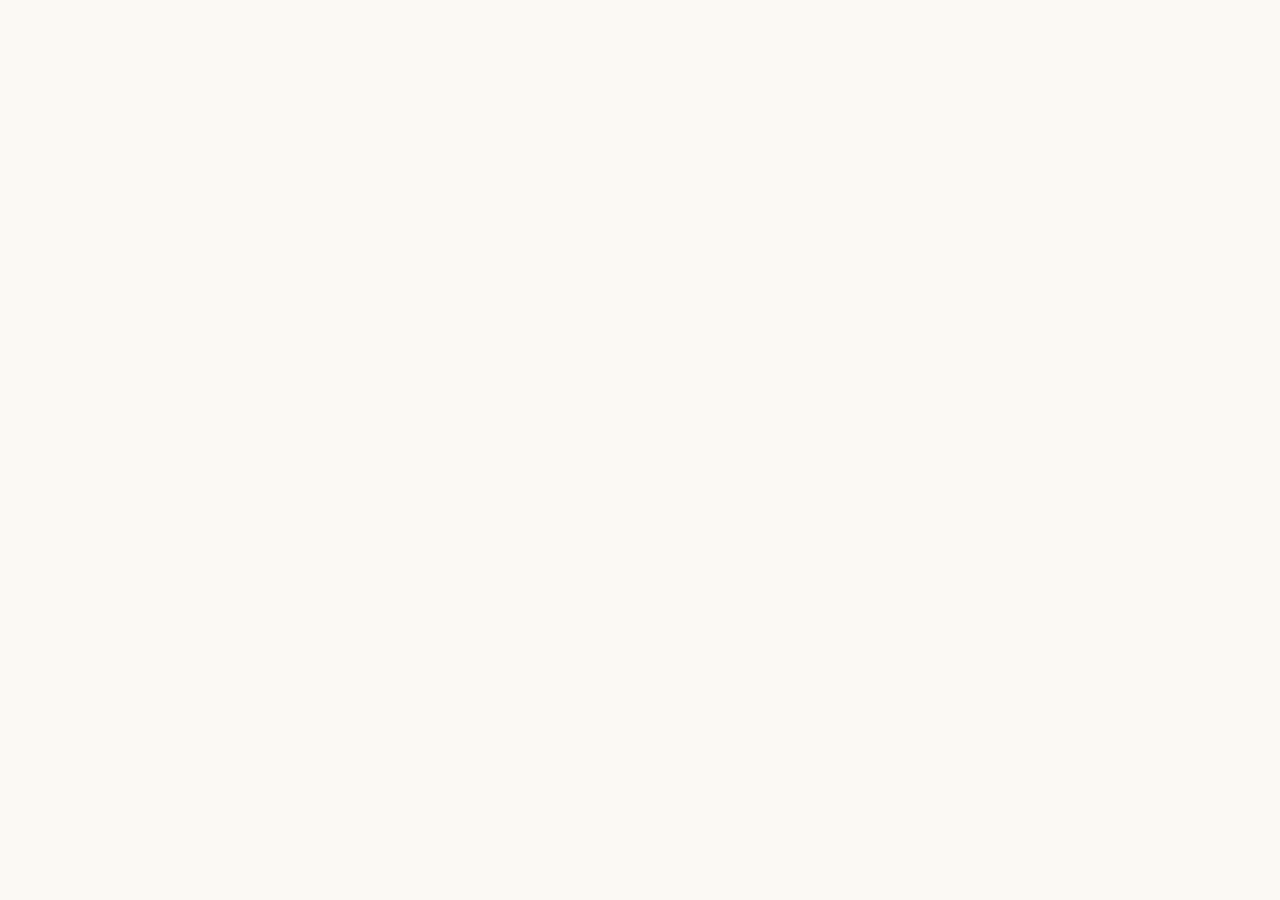
==== commit 649df6fd: "Changes Co-authored-by: rinolazz-ops <316362652+rinolazz-ops@users.noreply.github.com>" ====
--- a/index.html
+++ b/index.html
@@ -1,145 +1 @@
-<!DOCTYPE html>
-<html lang="it">
-<head>
-    <meta charset="UTF-8">
-    <meta name="viewport" content="width=device-width, initial-scale=1.0">
-    <title>MyPhysio Space - Fisioterapia Professionale</title>
-    <link rel="stylesheet" href="styles.css">
-</head>
-<body>
-    <!-- Navbar -->
-    <nav class="navbar">
-        <div class="container">
-            <div class="logo">MyPhysio Space</div>
-            <ul class="nav-links">
-                <li><a href="#home">Home</a></li>
-                <li><a href="#servizi">Servizi</a></li>
-                <li><a href="#about">Chi Sono</a></li>
-                <li><a href="#contatti">Contatti</a></li>
-            </ul>
-            <div class="hamburger">
-                <span></span>
-                <span></span>
-                <span></span>
-            </div>
-        </div>
-    </nav>
-
-    <!-- Hero Section -->
-    <section id="home" class="hero">
-        <div class="hero-content">
-            <h1>Benvenuto in MyPhysio Space</h1>
-            <p>Recupera il tuo benessere con fisioterapia professionale e personalizzata</p>
-            <button class="cta-button">Prenota una Sessione</button>
-        </div>
-    </section>
-
-    <!-- Servizi -->
-    <section id="servizi" class="servizi">
-        <div class="container">
-            <h2>I Nostri Servizi</h2>
-            <div class="servizi-grid">
-                <div class="servizio-card">
-                    <div class="servizio-icon">🏥</div>
-                    <h3>Fisioterapia Generale</h3>
-                    <p>Trattamenti per il recupero e la riabilitazione da infortuni e interventi chirurgici.</p>
-                </div>
-                <div class="servizio-card">
-                    <div class="servizio-icon">🧘</div>
-                    <h3>Riabilitazione Motoria</h3>
-                    <p>Programmi personalizzati per ripristinare la mobilità e la forza muscolare.</p>
-                </div>
-                <div class="servizio-card">
-                    <div class="servizio-icon">💪</div>
-                    <h3>Prevenzione Infortuni</h3>
-                    <p>Esercizi e consigli per prevenire lesioni nello sport e nella vita quotidiana.</p>
-                </div>
-                <div class="servizio-card">
-                    <div class="servizio-icon">🦵</div>
-                    <h3>Terapia Manuale</h3>
-                    <p>Massoterapia e tecniche manuali avanzate per alleviare il dolore.</p>
-                </div>
-                <div class="servizio-card">
-                    <div class="servizio-icon">⚡</div>
-                    <h3>Elettroterapia</h3>
-                    <p>Utilizzo di apparecchiature moderne per accelerare il recupero.</p>
-                </div>
-                <div class="servizio-card">
-                    <div class="servizio-icon">🎯</div>
-                    <h3>Consulenza Personalizzata</h3>
-                    <p>Valutazione individuale e piano di trattamento su misura.</p>
-                </div>
-            </div>
-        </div>
-    </section>
-
-    <!-- Chi Sono -->
-    <section id="about" class="about">
-        <div class="container">
-            <div class="about-content">
-                <div class="about-text">
-                    <h2>Chi Sono</h2>
-                    <p>Sono una fisioterapista con anni di esperienza nel trattamento e nella riabilitazione di pazienti di tutte le età.</p>
-                    <p>La mia passione è aiutare le persone a ritrovare la loro qualità della vita attraverso una fisioterapia competente, dedicata e personalizzata.</p>
-                    <p>Utilizzo le tecniche più moderne combinate con l'esperienza clinica per garantire i migliori risultati.</p>
-                    <div class="credentials">
-                        <div class="credential-item">
-                            <strong>Diploma Specializzato</strong> in Fisioterapia
-                        </div>
-                        <div class="credential-item">
-                            <strong>Certificazioni Internazionali</strong> in Tecniche Avanzate
-                        </div>
-                        <div class="credential-item">
-                            <strong>Esperienza</strong> di 10+ anni
-                        </div>
-                    </div>
-                </div>
-            </div>
-        </div>
-    </section>
-
-    <!-- Contatti -->
-    <section id="contatti" class="contatti">
-        <div class="container">
-            <h2>Contattami</h2>
-            <div class="contatti-grid">
-                <div class="contatti-info">
-                    <div class="info-item">
-                        <h3>📍 Ubicazione</h3>
-                        <p>Via Esempio, 123<br>Città, CAP</p>
-                    </div>
-                    <div class="info-item">
-                        <h3>📞 Telefono</h3>
-                        <p><a href="tel:+391234567890">+39 123 456 7890</a></p>
-                    </div>
-                    <div class="info-item">
-                        <h3>✉️ Email</h3>
-                        <p><a href="mailto:info@myphysiospace.it">info@myphysiospace.it</a></p>
-                    </div>
-                    <div class="info-item">
-                        <h3>⏰ Orari</h3>
-                        <p>Lun - Ven: 09:00 - 19:00<br>Sab: 09:00 - 13:00</p>
-                    </div>
-                </div>
-                <form class="contact-form">
-                    <input type="text" placeholder="Il tuo nome" required>
-                    <input type="email" placeholder="La tua email" required>
-                    <input type="tel" placeholder="Il tuo telefono">
-                    <textarea placeholder="Il tuo messaggio" rows="5" required></textarea>
-                    <button type="submit" class="submit-btn">Invia Messaggio</button>
-                </form>
-            </div>
-        </div>
-    </section>
-
-    <!-- Footer -->
-    <footer class="footer">
-        <div class="container">
-            <p>&copy; 2024 MyPhysio Space. Tutti i diritti riservati.</p>
-            <p>Fisioterapia Professionale | Benessere e Salute</p>
-        </div>
-    </footer>
-
-    <script src="script.js"></script>
-</body>
-</html>
+<!DOCTYPE html><html lang="en"><head><meta charSet="utf-8"/><meta name="viewport" content="width=device-width, initial-scale=1"/><link rel="preload" as="image" href="./assets/hero-BYAIguYc.jpg"/><link rel="stylesheet" href="https://fonts.googleapis.com/css2?family=Outfit:wght@300;400;500;600&amp;family=Figtree:wght@300;400;500&amp;display=swap" data-precedence="default"/><link rel="stylesheet" href="./assets/styles-D2QfQTDm.css" data-precedence="default"/><title>Valeria Ferraz — Fisioterapista a Padova</title><meta name="author" content="Lovable"/><meta name="twitter:site" content="@Lovable"/><meta name="description" content="Fisioterapia su misura a Padova: terapia manuale, riabilitazione post-operatoria ed esercizio terapeutico. Percorsi personalizzati con Valeria Ferraz."/><meta property="og:title" content="Valeria Ferraz — Fisioterapista a Padova"/><meta property="og:description" content="Terapia manuale, riabilitazione ed esercizio terapeutico a Padova. Percorsi personalizzati per tornare a muoverti senza dolore."/><meta property="og:type" content="website"/><meta name="twitter:card" content="summary_large_image"/><link rel="modulepreload" href="./assets/index-ByOYbjfC.js"/><link rel="modulepreload" href="./assets/routes-DEIlCdTZ.js"/><link rel="preconnect" href="https://fonts.googleapis.com"/><link rel="preconnect" href="https://fonts.gstatic.com" crossorigin="anonymous"/><link rel="icon" href="./favicon.ico" type="image/x-icon"/></head><body><!--$--><div class="min-h-screen bg-background text-foreground"><header class="mx-auto flex max-w-6xl items-center justify-between px-6 py-6"><span class="font-display text-sm tracking-[0.28em] uppercase text-muted-foreground">Valeria Ferraz</span><a href="#contatti" class="rounded-full border border-border px-4 py-2 text-xs tracking-wide uppercase transition-colors hover:bg-secondary">Contatti</a></header><main><section class="mx-auto grid max-w-6xl gap-10 px-6 pt-6 pb-20 md:grid-cols-[1.05fr_1fr] md:items-center md:gap-16 md:pt-16"><div><p class="font-display text-xs tracking-[0.3em] uppercase text-muted-foreground">Fisioterapista · Padova</p><h1 class="mt-6 font-display text-4xl leading-[1.05] font-light sm:text-5xl md:text-6xl">Il movimento<br/>torna dove<br/><span class="text-primary">c&#x27;è ascolto.</span></h1><p class="mt-6 max-w-md text-base leading-relaxed text-muted-foreground">Sono Valeria Ferraz. Accompagno le persone a uscire dal dolore con percorsi individuali, costruiti sul corpo e sulla vita di ciascuno — non su un protocollo standard.</p><div class="mt-8 flex flex-wrap items-center gap-4"><a href="#contatti" class="rounded-full bg-primary px-6 py-3 text-sm font-medium text-primary-foreground transition-opacity hover:opacity-90">Prenota una valutazione</a><a href="#servizi" class="text-sm text-muted-foreground underline-offset-4 hover:underline">Scopri i trattamenti</a></div></div><div class="relative"><div class="overflow-hidden rounded-[2rem]" style="box-shadow:var(--shadow-soft)"><img src="./assets/hero-BYAIguYc.jpg" alt="Valeria Ferraz durante una seduta di mobilità della spalla nel suo studio" width="1408" height="1600" class="h-full w-full object-cover"/></div></div></section><section class="border-y border-border bg-card"><div class="mx-auto grid max-w-6xl grid-cols-2 gap-8 px-6 py-12 md:grid-cols-4"><div><p class="font-display text-2xl font-light md:text-3xl">10+</p><p class="mt-1 text-sm text-muted-foreground">anni di pratica</p></div><div><p class="font-display text-2xl font-light md:text-3xl">1:1</p><p class="mt-1 text-sm text-muted-foreground">sedute individuali</p></div><div><p class="font-display text-2xl font-light md:text-3xl">60&#x27;</p><p class="mt-1 text-sm text-muted-foreground">durata di ogni seduta</p></div><div><p class="font-display text-2xl font-light md:text-3xl">Padova</p><p class="mt-1 text-sm text-muted-foreground">studio in centro</p></div></div></section><section id="servizi" class="mx-auto max-w-6xl px-6 py-20 md:py-28"><h2 class="max-w-lg font-display text-3xl font-light md:text-4xl">Trattamenti e aree di lavoro</h2><div class="mt-12 grid gap-px overflow-hidden rounded-2xl border border-border bg-border sm:grid-cols-2"><article class="bg-background p-8"><h3 class="font-display text-xl font-medium">Terapia manuale</h3><p class="mt-3 text-sm leading-relaxed text-muted-foreground">Tecniche articolari e sui tessuti molli per ridurre il dolore e restituire mobilità dove il movimento si è bloccato.</p></article><article class="bg-background p-8"><h3 class="font-display text-xl font-medium">Riabilitazione post-operatoria</h3><p class="mt-3 text-sm leading-relaxed text-muted-foreground">Percorsi graduali dopo interventi a ginocchio, spalla e anca, in dialogo costante con il chirurgo di riferimento.</p></article><article class="bg-background p-8"><h3 class="font-display text-xl font-medium">Esercizio terapeutico</h3><p class="mt-3 text-sm leading-relaxed text-muted-foreground">Programmi di rinforzo e controllo motorio costruiti sulla tua giornata, da portare avanti anche a casa.</p></article><article class="bg-background p-8"><h3 class="font-display text-xl font-medium">Dolore cronico e posturale</h3><p class="mt-3 text-sm leading-relaxed text-muted-foreground">Cervicalgie, mal di schiena e tensioni ricorrenti: educazione al movimento e strategie sostenibili nel tempo.</p></article></div></section><section class="bg-card"><div class="mx-auto grid max-w-6xl gap-12 px-6 py-20 md:grid-cols-2 md:items-center md:py-28"><div class="grid grid-cols-2 gap-4"><img src="./assets/studio-Bc1jbIKf.jpg" alt="Lo studio di fisioterapia con tappetino e panca in legno" width="1200" height="900" loading="lazy" class="col-span-2 h-56 w-full rounded-2xl object-cover md:h-64"/><img src="./assets/manual-brHzdR5Q.jpg" alt="Dettaglio degli strumenti di lavoro: asciugamani, elastico e foam roller" width="1200" height="900" loading="lazy" class="col-span-2 h-40 w-full rounded-2xl object-cover"/></div><div><h2 class="font-display text-3xl font-light md:text-4xl">Come lavoro</h2><p class="mt-5 text-base leading-relaxed text-muted-foreground">Ogni percorso parte da una valutazione approfondita e prosegue con sedute individuali di un&#x27;ora, senza sovrapposizioni. Uso le mani, l&#x27;esercizio e la spiegazione: capire cosa sta succedendo al proprio corpo è già metà del risultato.</p><ol class="mt-10 space-y-6"><li class="flex gap-5"><span class="font-display text-sm text-clay">01</span><div><h3 class="font-display text-lg font-medium">Valutazione</h3><p class="mt-1 text-sm text-muted-foreground">Un&#x27;ora insieme: storia clinica, test funzionali e obiettivi reali.</p></div></li><li class="flex gap-5"><span class="font-display text-sm text-clay">02</span><div><h3 class="font-display text-lg font-medium">Trattamento</h3><p class="mt-1 text-sm text-muted-foreground">Sedute individuali che uniscono lavoro manuale ed esercizio attivo.</p></div></li><li class="flex gap-5"><span class="font-display text-sm text-clay">03</span><div><h3 class="font-display text-lg font-medium">Autonomia</h3><p class="mt-1 text-sm text-muted-foreground">Un programma tuo, per mantenere i risultati anche dopo il ciclo.</p></div></li></ol></div></div></section><section id="contatti" class="mx-auto max-w-6xl px-6 py-20 md:py-28"><div class="rounded-[2rem] px-8 py-14 text-center md:px-16" style="background:var(--gradient-warm)"><h2 class="font-display text-3xl font-light md:text-4xl">Parliamo del tuo movimento</h2><p class="mx-auto mt-4 max-w-md text-sm leading-relaxed text-muted-foreground">Scrivimi o chiamami per fissare la prima valutazione. Rispondo personalmente entro 24 ore.</p><div class="mx-auto mt-10 max-w-2xl"><form noValidate="" class="rounded-2xl border border-border bg-background p-6 text-left sm:p-8"><div class="grid gap-5 sm:grid-cols-2"><div><label for="name" class="text-sm font-medium">Nome e cognome</label><input id="name" type="text" autoComplete="name" class="mt-2 w-full rounded-lg border border-border bg-background px-4 py-3 text-sm outline-none transition-colors placeholder:text-muted-foreground/70 focus:border-primary/50 focus:ring-2 focus:ring-ring/40" name="name"/></div><div><label for="email" class="text-sm font-medium">Email</label><input id="email" type="email" autoComplete="email" class="mt-2 w-full rounded-lg border border-border bg-background px-4 py-3 text-sm outline-none transition-colors placeholder:text-muted-foreground/70 focus:border-primary/50 focus:ring-2 focus:ring-ring/40" name="email"/></div></div><div class="mt-5"><label for="phone" class="text-sm font-medium">Telefono <span class="text-muted-foreground">(facoltativo)</span></label><input id="phone" type="tel" autoComplete="tel" class="mt-2 w-full rounded-lg border border-border bg-background px-4 py-3 text-sm outline-none transition-colors placeholder:text-muted-foreground/70 focus:border-primary/50 focus:ring-2 focus:ring-ring/40" name="phone"/></div><div class="mt-5"><label for="message" class="text-sm font-medium">Il tuo messaggio</label><textarea id="message" rows="5" placeholder="Raccontami cosa ti succede e da quanto tempo…" class="mt-2 w-full rounded-lg border border-border bg-background px-4 py-3 text-sm outline-none transition-colors placeholder:text-muted-foreground/70 focus:border-primary/50 focus:ring-2 focus:ring-ring/40 resize-y" name="message"></textarea></div><button type="submit" class="mt-7 w-full rounded-full bg-primary px-6 py-3 text-sm font-medium text-primary-foreground transition-opacity hover:opacity-90 disabled:opacity-60">Invia messaggio</button><p class="mt-3 text-center text-xs text-muted-foreground">I tuoi dati vengono usati solo per rispondere alla tua richiesta.</p></form></div><div class="mt-8 flex flex-wrap justify-center gap-3"><a href="mailto:valferraz36@gmail.com" class="rounded-full border border-primary/30 px-6 py-3 text-sm font-medium transition-colors hover:bg-background">valferraz36@gmail.com</a><a href="tel:+390490000000" class="rounded-full border border-primary/30 px-6 py-3 text-sm font-medium transition-colors hover:bg-background">+39 049 000 0000</a></div><p class="mt-8 text-xs tracking-[0.2em] uppercase text-muted-foreground">Studio in centro · Padova · Lun–Ven 8:00–19:00</p></div></section></main><footer class="border-t border-border"><div class="mx-auto flex max-w-6xl flex-col gap-2 px-6 py-8 text-xs text-muted-foreground sm:flex-row sm:items-center sm:justify-between"><span>© <!-- -->2026<!-- --> Valeria Ferraz — Fisioterapista</span><span>P.IVA 00000000000</span></div></footer></div><script>(function(a,f){let l;try{l=JSON.parse(sessionStorage.getItem(a)||"{}")}catch{return}const n=l?.[f||history.state?.__TSR_key];let c=!1;for(const t in n){const e=n[t],o=e?.scrollX,s=e?.scrollY;if(Number.isFinite(o)&&Number.isFinite(s)){if(t==="window")scrollTo(o,s),c=!0;else if(t)try{const r=document.querySelector(t);r&&(r.scrollLeft=o,r.scrollTop=s)}catch{}}}if(c)return;const i=location.hash.slice(1);if(i){const t=history.state?.__hashScrollIntoViewOptions??!0;if(t){const e=document.getElementById(i);e&&e.scrollIntoView(t)}return}scrollTo(0,0)})("tsr-scroll-restoration-v1_3");document.currentScript.remove()</script><!--/$--><section aria-label="Notifications alt+T" tabindex="-1" aria-live="polite" aria-relevant="additions text" aria-atomic="false"></section><script class="$tsr" id="$tsr-stream-barrier">(self.$R=self.$R||{})["tsr"]=[];self.$_TSR={h(){this.hydrated=!0,this.c()},e(){this.streamEnded=!0,this.c()},c(){this.hydrated&&this.streamEnded&&(delete self.$_TSR,delete self.$R.tsr)},p(e){this.initialized?e():this.buffer.push(e)},buffer:[]};$_TSR.router=($R=>$R[0]={manifest:$R[1]={routes:$R[2]={__root__:$R[3]={preloads:$R[4]=["/assets/index-ByOYbjfC.js"],scripts:$R[5]=[$R[6]={attrs:$R[7]={type:"module",async:!0,src:"/assets/index-ByOYbjfC.js"}}]},"/":$R[8]={preloads:$R[9]=["/assets/routes-DEIlCdTZ.js"]}}},matches:$R[10]=[$R[11]={i:"__root__ ",u:1787571572394,s:"success",ssr:!0},$R[12]={i:"  ",u:1787571572404,s:"success",ssr:!0}],lastMatchId:"  "})($R["tsr"]);$_TSR.e();document.currentScript.remove()</script><script type="module" async="" src="./assets/index-ByOYbjfC.js"></script></body></html>
